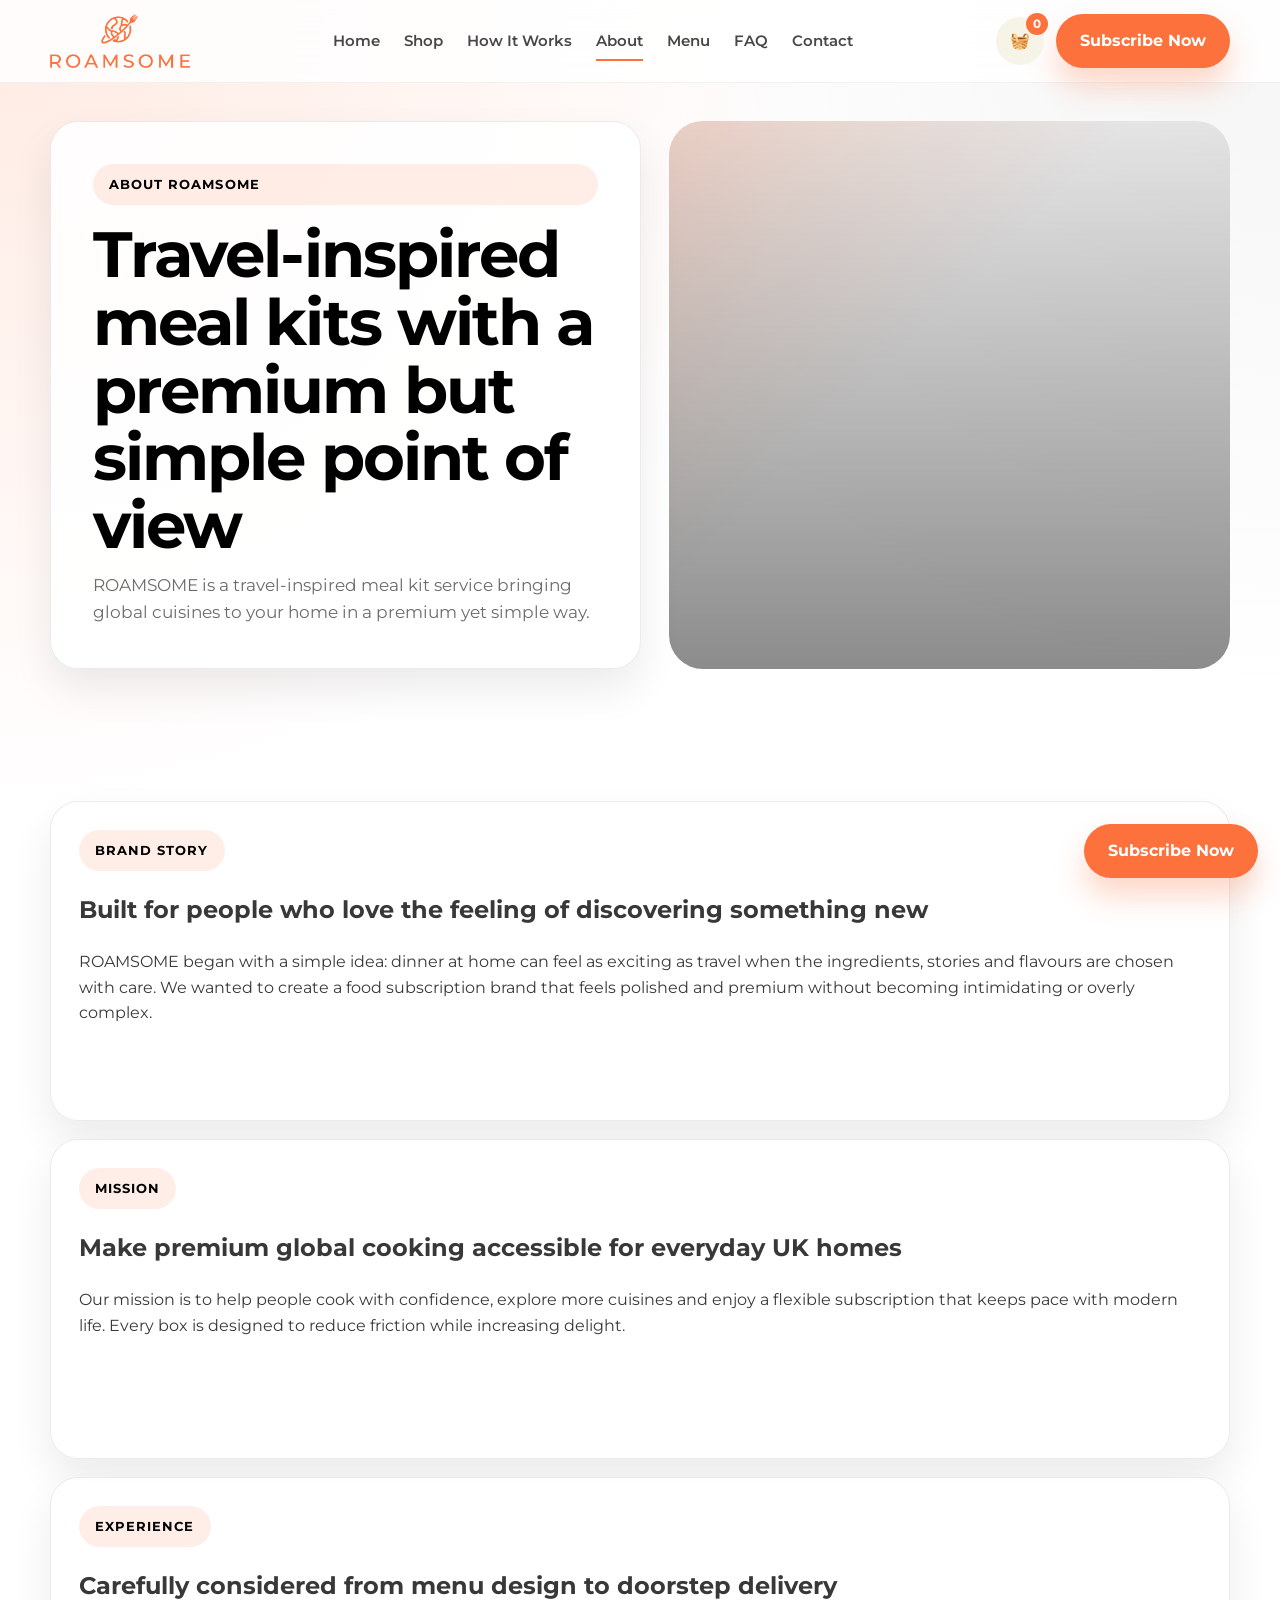
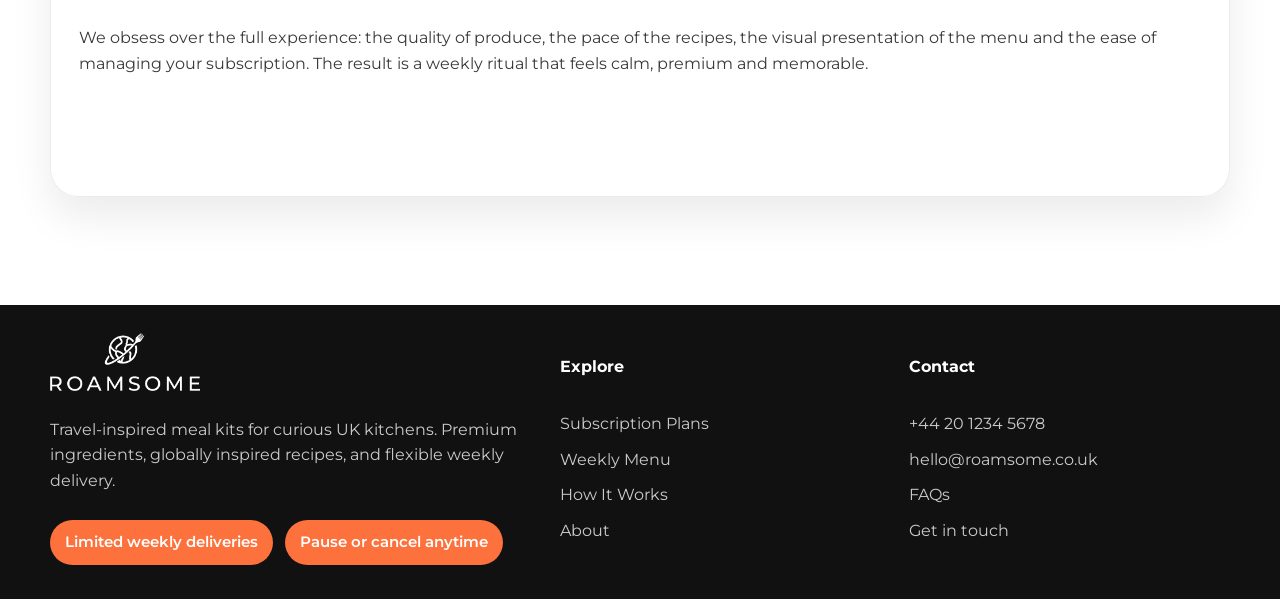
==== about.html @ 0e47c9b4 "Build ROAMSOME ecommerce website" ====
<!DOCTYPE html>
<html lang="en">
<head>
  <meta charset="UTF-8">
  <meta name="viewport" content="width=device-width, initial-scale=1.0">
  <title>ROAMSOME | About</title>
  <meta name="description" content="Learn the story, mission and experience behind ROAMSOME, the travel-inspired UK meal kit brand.">
  <link rel="preconnect" href="https://fonts.googleapis.com">
  <link rel="preconnect" href="https://fonts.gstatic.com" crossorigin>
  <link href="https://fonts.googleapis.com/css2?family=Montserrat:wght@400;500;600;700;800&display=swap" rel="stylesheet">
  <link rel="stylesheet" href="styles.css">
</head>
<body>
  <div class="site-shell">
    <div data-site-header></div>
    <main>
      <section class="page-hero">
        <div class="container page-hero-grid">
          <article class="hero-card page-hero-copy">
            <span class="eyebrow">About ROAMSOME</span>
            <h1>Travel-inspired meal kits with a premium but simple point of view</h1>
            <p>ROAMSOME is a travel-inspired meal kit service bringing global cuisines to your home in a premium yet simple way.</p>
          </article>
          <div class="page-hero-image" style="background-image:url('https://images.unsplash.com/photo-1504674900247-0877df9cc836?auto=format&fit=crop&w=1400&q=80')"></div>
        </div>
      </section>

      <section class="section">
        <div class="container story-stack">
          <article class="story-card">
            <span class="eyebrow">Brand story</span>
            <h2>Built for people who love the feeling of discovering something new</h2>
            <p>ROAMSOME began with a simple idea: dinner at home can feel as exciting as travel when the ingredients, stories and flavours are chosen with care. We wanted to create a food subscription brand that feels polished and premium without becoming intimidating or overly complex.</p>
          </article>
          <article class="story-card">
            <span class="eyebrow">Mission</span>
            <h2>Make premium global cooking accessible for everyday UK homes</h2>
            <p>Our mission is to help people cook with confidence, explore more cuisines and enjoy a flexible subscription that keeps pace with modern life. Every box is designed to reduce friction while increasing delight.</p>
          </article>
          <article class="story-card">
            <span class="eyebrow">Experience</span>
            <h2>Carefully considered from menu design to doorstep delivery</h2>
            <p>We obsess over the full experience: the quality of produce, the pace of the recipes, the visual presentation of the menu and the ease of managing your subscription. The result is a weekly ritual that feels calm, premium and memorable.</p>
          </article>
        </div>
      </section>
    </main>
    <div data-site-footer></div>
    <div data-sticky-subscribe></div>
  </div>
  <script src="data.js"></script>
  <script src="app.js"></script>
</body>
</html>
---- styles.css ----
:root {
  --color-primary: #fd713c;
  --color-secondary: #f6f4e7;
  --color-white: #ffffff;
  --color-black: #000000;
  --color-text: rgba(0, 0, 0, 0.78);
  --color-muted: rgba(0, 0, 0, 0.58);
  --color-border: rgba(0, 0, 0, 0.08);
  --color-surface: rgba(255, 255, 255, 0.88);
  --shadow-soft: 0 20px 40px rgba(0, 0, 0, 0.08);
  --shadow-hover: 0 24px 50px rgba(0, 0, 0, 0.14);
  --radius-card: 28px;
  --radius-pill: 999px;
  --hero-panel-height: clamp(420px, 42vw, 520px);
  --grid-card-min-height: 320px;
  --review-card-min-height: 280px;
  --media-ratio: 4 / 3;
  --content-width: min(1180px, calc(100vw - 40px));
  --section-space: clamp(64px, 9vw, 108px);
}

*,
*::before,
*::after {
  box-sizing: border-box;
}

html {
  scroll-behavior: smooth;
}

body {
  margin: 0;
  font-family: "Montserrat", sans-serif;
  color: var(--color-text);
  background:
    radial-gradient(circle at top left, rgba(253, 113, 60, 0.15), transparent 32%),
    radial-gradient(circle at top right, rgba(0, 0, 0, 0.04), transparent 28%),
    var(--color-white);
  line-height: 1.6;
}

body.menu-open {
  overflow: hidden;
}

img {
  display: block;
  max-width: 100%;
}

a {
  color: inherit;
  text-decoration: none;
}

button,
input,
select,
textarea {
  font: inherit;
}

button {
  cursor: pointer;
  border: 0;
}

.site-shell {
  min-height: 100vh;
}

.container {
  width: var(--content-width);
  margin: 0 auto;
}

.section {
  padding: var(--section-space) 0;
}

.section + .section {
  padding-top: 0;
}

.section-soft {
  background: var(--color-secondary);
}

.eyebrow {
  display: inline-flex;
  align-items: center;
  gap: 10px;
  padding: 10px 16px;
  border-radius: var(--radius-pill);
  background: rgba(253, 113, 60, 0.12);
  color: var(--color-black);
  font-size: 0.82rem;
  font-weight: 700;
  letter-spacing: 0.08em;
  text-transform: uppercase;
  transition: transform 0.25s ease, box-shadow 0.25s ease, background-color 0.25s ease;
}

.eyebrow:hover {
  transform: translateY(-2px);
  box-shadow: 0 12px 22px rgba(253, 113, 60, 0.12);
  background: rgba(253, 113, 60, 0.18);
}

.section-heading {
  max-width: 640px;
  margin-bottom: 36px;
}

.section-heading h2,
.page-hero h1,
.hero-copy h1 {
  margin: 16px 0 12px;
  color: var(--color-black);
  line-height: 1.06;
  letter-spacing: -0.03em;
}

.hero-copy h1 {
  font-size: clamp(2.8rem, 6vw, 5.4rem);
}

.page-hero h1 {
  font-size: clamp(2.4rem, 5vw, 4.2rem);
}

.section-heading h2 {
  font-size: clamp(2rem, 4vw, 3.4rem);
}

.section-heading p,
.hero-copy p,
.page-hero p {
  margin: 0;
  font-size: 1.05rem;
  color: var(--color-muted);
}

.btn,
.btn-secondary,
.btn-text {
  display: inline-flex;
  align-items: center;
  justify-content: center;
  gap: 10px;
  min-height: 54px;
  padding: 0 24px;
  border-radius: var(--radius-pill);
  font-weight: 700;
  transition: transform 0.25s ease, box-shadow 0.25s ease, background-color 0.25s ease, color 0.25s ease;
}

.btn {
  background: var(--color-primary);
  color: var(--color-white);
  box-shadow: 0 18px 30px rgba(253, 113, 60, 0.28);
}

.btn:hover,
.btn:focus-visible {
  transform: translateY(-2px);
  box-shadow: 0 22px 36px rgba(253, 113, 60, 0.34);
}

.btn-secondary {
  background: rgba(255, 255, 255, 0.86);
  color: var(--color-black);
  border: 1px solid rgba(255, 255, 255, 0.68);
}

.btn-secondary:hover,
.btn-text:hover {
  transform: translateY(-2px);
}

.btn-text {
  background: transparent;
  color: var(--color-black);
  padding-inline: 0;
}

.tag-list,
.hero-meta,
.rating-row,
.mini-points,
.trust-points {
  display: flex;
  flex-wrap: wrap;
  gap: 12px;
}

.tag,
.meta-chip,
.mini-pill {
  display: inline-flex;
  align-items: center;
  gap: 8px;
  padding: 10px 14px;
  border-radius: var(--radius-pill);
  background: rgba(255, 255, 255, 0.85);
  border: 1px solid rgba(0, 0, 0, 0.05);
  font-size: 0.92rem;
  font-weight: 600;
  transition: transform 0.25s ease, box-shadow 0.25s ease, border-color 0.25s ease, background-color 0.25s ease, color 0.25s ease;
}

.tag:hover,
.meta-chip:hover,
.mini-pill:hover {
  transform: translateY(-2px);
  border-color: rgba(253, 113, 60, 0.2);
  box-shadow: 0 14px 24px rgba(253, 113, 60, 0.12);
}

.site-header {
  position: sticky;
  top: 0;
  z-index: 1000;
  background: rgba(255, 255, 255, 0.84);
  backdrop-filter: blur(18px);
  border-bottom: 1px solid rgba(0, 0, 0, 0.05);
}

.header-inner {
  width: var(--content-width);
  margin: 0 auto;
  min-height: 82px;
  display: flex;
  align-items: center;
  justify-content: space-between;
  gap: 16px;
}

.brand-mark {
  display: inline-flex;
  align-items: center;
  line-height: 0;
}

.brand-mark img {
  display: block;
  width: auto;
  height: auto;
  max-width: 100%;
}

.brand-mark-header img {
  height: 54px;
}

.brand-mark-footer img {
  height: 58px;
}

.nav-links {
  display: flex;
  align-items: center;
  gap: 24px;
}

.nav-links a {
  position: relative;
  font-size: 0.95rem;
  font-weight: 600;
  color: rgba(0, 0, 0, 0.72);
}

.nav-links a::after {
  content: "";
  position: absolute;
  left: 0;
  bottom: -8px;
  width: 100%;
  height: 2px;
  transform: scaleX(0);
  transform-origin: left;
  background: var(--color-primary);
  transition: transform 0.25s ease;
}

.nav-links a:hover::after,
.nav-links a.active::after {
  transform: scaleX(1);
}

.header-actions {
  display: flex;
  align-items: center;
  gap: 12px;
}

.cart-link {
  position: relative;
  display: inline-flex;
  align-items: center;
  justify-content: center;
  width: 48px;
  height: 48px;
  border-radius: 50%;
  background: var(--color-secondary);
  color: var(--color-black);
}

.cart-count {
  position: absolute;
  top: -4px;
  right: -4px;
  min-width: 22px;
  min-height: 22px;
  padding: 0 6px;
  border-radius: var(--radius-pill);
  background: var(--color-primary);
  color: var(--color-white);
  display: inline-flex;
  align-items: center;
  justify-content: center;
  font-size: 0.78rem;
  font-weight: 700;
}

.menu-toggle {
  display: none;
  width: 48px;
  height: 48px;
  border-radius: 50%;
  background: var(--color-secondary);
  color: var(--color-black);
}

.hero {
  position: relative;
  overflow: hidden;
  padding: 38px 0 40px;
}

.hero-grid,
.page-hero-grid,
.split-grid,
.footer-grid,
.contact-grid,
.checkout-grid,
.product-layout {
  display: grid;
  gap: 28px;
}

.hero-grid {
  grid-template-columns: 1.05fr 0.95fr;
  align-items: stretch;
}

.hero-card,
.glass-card,
.content-card,
.plan-card,
.testimonial-card,
.faq-item,
.detail-card,
.summary-card,
.checkout-card,
.contact-card,
.story-card {
  background: var(--color-surface);
  border: 1px solid var(--color-border);
  border-radius: var(--radius-card);
  box-shadow: var(--shadow-soft);
  transition: transform 0.28s ease, box-shadow 0.28s ease, border-color 0.28s ease;
}

.hero-card:hover,
.detail-card:hover,
.summary-card:hover,
.checkout-card:hover,
.contact-card:hover,
.faq-item:hover {
  transform: translateY(-4px);
  box-shadow: var(--shadow-hover);
  border-color: rgba(253, 113, 60, 0.16);
}

.hero-copy {
  padding: clamp(32px, 5vw, 56px);
  background: var(--color-white);
}

.hero-copy .actions {
  display: flex;
  flex-wrap: wrap;
  gap: 14px;
  margin: 28px 0 22px;
}

.urgency-line {
  display: inline-flex;
  align-items: center;
  gap: 10px;
  font-weight: 700;
  color: var(--color-black);
  transition: transform 0.25s ease, color 0.25s ease;
}

.urgency-line:hover {
  transform: translateX(4px);
  color: var(--color-primary);
}

.urgency-dot {
  width: 10px;
  height: 10px;
  border-radius: 50%;
  background: var(--color-primary);
  animation: pulse 1.6s infinite;
}

@keyframes pulse {
  0% { transform: scale(0.9); opacity: 0.8; }
  70% { transform: scale(1.3); opacity: 0.2; }
  100% { transform: scale(0.9); opacity: 0.8; }
}

.hero-visual,
.page-hero-image {
  position: relative;
  min-height: 620px;
  overflow: hidden;
  border-radius: 34px;
  background:
    radial-gradient(circle at top right, rgba(253, 113, 60, 0.18), transparent 28%),
    linear-gradient(180deg, rgba(246, 244, 231, 0.88), rgba(255, 255, 255, 0.96));
}

.hero-visual::after,
.page-hero-image::after {
  content: "";
  position: absolute;
  inset: 0;
  background:
    linear-gradient(180deg, rgba(0, 0, 0, 0.08), rgba(0, 0, 0, 0.45)),
    linear-gradient(135deg, rgba(253, 113, 60, 0.2), transparent 42%);
}

.hero-slider {
  isolation: isolate;
}

.hero-slide {
  position: absolute;
  inset: 0;
  opacity: 0;
  transition: opacity 0.8s ease;
  pointer-events: none;
}

.hero-slide.is-active {
  opacity: 1;
  pointer-events: auto;
}

.hero-slide-media {
  position: absolute;
  inset: 0;
  display: flex;
  align-items: center;
  justify-content: center;
  padding: 0;
}

.hero-slide-media img {
  width: 100%;
  height: 100%;
  object-fit: cover;
  object-position: center;
  border-radius: 34px;
}

.hero-slider .floating-card {
  max-width: min(380px, calc(100% - 48px));
}

.hero-slider-dots {
  position: absolute;
  top: 24px;
  right: 24px;
  z-index: 3;
  display: inline-flex;
  align-items: center;
  gap: 10px;
  padding: 10px 14px;
  border-radius: var(--radius-pill);
  background: rgba(255, 255, 255, 0.82);
  backdrop-filter: blur(12px);
}

.hero-slider-dots button {
  width: 10px;
  height: 10px;
  padding: 0;
  border-radius: 50%;
  background: rgba(0, 0, 0, 0.18);
  transition: transform 0.25s ease, background-color 0.25s ease;
}

.hero-slider-dots button.is-active {
  transform: scale(1.25);
  background: var(--color-primary);
}

.floating-card {
  position: absolute;
  z-index: 1;
  padding: 18px 20px;
  border-radius: 22px;
  background: rgba(255, 255, 255, 0.88);
  backdrop-filter: blur(14px);
  box-shadow: var(--shadow-soft);
  transition: transform 0.25s ease, box-shadow 0.25s ease;
}

.floating-card:hover {
  transform: translateY(-3px);
  box-shadow: var(--shadow-hover);
}

.floating-card.top {
  top: 24px;
  right: 24px;
}

.floating-card.bottom {
  left: 24px;
  bottom: 24px;
}

.floating-card strong,
.stats-card strong {
  display: block;
  font-size: 1.1rem;
  color: var(--color-black);
}

.cards-grid,
.plans-grid,
.testimonial-grid,
.faq-grid,
.menu-grid,
.shop-grid,
.feature-grid,
.stats-grid {
  display: grid;
  gap: 22px;
}

.cards-grid,
.plans-grid,
.faq-grid,
.menu-grid,
.shop-grid,
.feature-grid,
.stats-grid {
  grid-auto-rows: 1fr;
}

.cards-grid.three,
.feature-grid,
.stats-grid {
  grid-template-columns: repeat(3, minmax(0, 1fr));
}

.menu-grid,
.shop-grid,
.plans-grid,
.testimonial-grid {
  grid-template-columns: repeat(3, minmax(0, 1fr));
}

.card,
.step-card,
.meal-card,
.feature-card {
  position: relative;
  overflow: hidden;
  border-radius: var(--radius-card);
  background: var(--color-white);
  border: 1px solid var(--color-border);
  box-shadow: var(--shadow-soft);
  transition: transform 0.28s ease, box-shadow 0.28s ease, border-color 0.28s ease;
}

.card:hover,
.step-card:hover,
.meal-card:hover,
.feature-card:hover,
.plan-card:hover,
.testimonial-card:hover,
.story-card:hover {
  transform: translateY(-6px);
  box-shadow: var(--shadow-hover);
  border-color: rgba(253, 113, 60, 0.18);
}

.card-body,
.step-card,
.feature-card,
.plan-card,
.testimonial-card,
.faq-item,
.detail-card,
.summary-card,
.checkout-card,
.contact-card,
.story-card {
  padding: 28px;
}

.icon-badge {
  width: 54px;
  height: 54px;
  display: inline-flex;
  align-items: center;
  justify-content: center;
  border-radius: 18px;
  background: rgba(253, 113, 60, 0.14);
  color: var(--color-primary);
  font-size: 1.45rem;
  margin-bottom: 16px;
}

.step-number {
  display: inline-flex;
  align-items: center;
  justify-content: center;
  width: 38px;
  height: 38px;
  border-radius: 50%;
  background: var(--color-primary);
  color: var(--color-white);
  font-weight: 700;
  margin-bottom: 16px;
}

.meal-image {
  aspect-ratio: var(--media-ratio);
  background-size: cover;
  background-position: center;
}

.meal-card .card-body,
.shop-grid .plan-card,
.testimonial-card,
.product-layout .detail-card {
  display: flex;
  flex-direction: column;
  gap: 14px;
}

.testimonial-grid {
  display: block;
}

.testimonial-marquee {
  position: relative;
  overflow: hidden;
  width: 100%;
  padding: 8px 0;
}

.testimonial-marquee::before,
.testimonial-marquee::after {
  content: "";
  position: absolute;
  top: 0;
  bottom: 0;
  width: 72px;
  z-index: 2;
  pointer-events: none;
}

.testimonial-marquee::before {
  left: 0;
  background: linear-gradient(90deg, var(--color-white), rgba(255, 255, 255, 0));
}

.testimonial-marquee::after {
  right: 0;
  background: linear-gradient(270deg, var(--color-white), rgba(255, 255, 255, 0));
}

.section-soft .testimonial-marquee::before {
  background: linear-gradient(90deg, var(--color-secondary), rgba(246, 244, 231, 0));
}

.section-soft .testimonial-marquee::after {
  background: linear-gradient(270deg, var(--color-secondary), rgba(246, 244, 231, 0));
}

.testimonial-track {
  display: flex;
  align-items: stretch;
  gap: 22px;
  width: max-content;
  animation: testimonial-scroll 34s linear infinite;
  will-change: transform;
}

.testimonial-marquee:hover .testimonial-track {
  animation-play-state: paused;
}

.testimonial-slide {
  flex: 0 0 clamp(320px, 32vw, 410px);
  min-height: 100%;
}

.testimonial-card {
  min-height: var(--review-card-min-height);
}

.testimonial-card p {
  margin: 0;
}

@keyframes testimonial-scroll {
  from {
    transform: translateX(0);
  }

  to {
    transform: translateX(calc(-50% - 11px));
  }
}

.plans-grid .plan-card,
.shop-grid .plan-card,
.cards-grid .step-card,
.feature-grid .feature-card,
.faq-grid .faq-item,
.contact-grid .contact-card,
.story-stack .story-card {
  height: 100%;
  min-height: var(--grid-card-min-height);
}

.plan-card {
  display: flex;
  flex-direction: column;
  gap: 14px;
}

.plan-card-image {
  border-radius: 22px;
  overflow: hidden;
}

.kicker {
  font-size: 0.86rem;
  letter-spacing: 0.08em;
  text-transform: uppercase;
  font-weight: 700;
  color: var(--color-primary);
}

.price {
  display: flex;
  align-items: baseline;
  gap: 8px;
  color: var(--color-black);
}

.price strong {
  font-size: 2rem;
  line-height: 1;
}

.price span {
  color: var(--color-muted);
  font-size: 0.95rem;
}

.plan-highlight {
  border: 1px solid rgba(253, 113, 60, 0.24);
  background:
    linear-gradient(180deg, rgba(253, 113, 60, 0.07), rgba(255, 255, 255, 0.95)),
    var(--color-white);
}

.plan-badge {
  display: inline-flex;
  align-self: flex-start;
  padding: 8px 12px;
  border-radius: var(--radius-pill);
  background: rgba(253, 113, 60, 0.14);
  color: var(--color-primary);
  font-size: 0.78rem;
  font-weight: 800;
  letter-spacing: 0.08em;
  text-transform: uppercase;
}

.rating {
  color: var(--color-primary);
  letter-spacing: 0.1em;
}

.testimonial-footer {
  margin-top: auto;
  color: var(--color-black);
  font-weight: 700;
}

.cta-banner {
  color: var(--color-white);
  padding: clamp(32px, 4vw, 46px);
  border-radius: 34px;
  background:
    linear-gradient(135deg, rgba(255, 255, 255, 0.12), transparent),
    var(--color-primary);
  box-shadow: 0 30px 50px rgba(253, 113, 60, 0.28);
}

.cta-banner h2,
.cta-banner p {
  color: inherit;
}

.cta-banner .actions,
.newsletter-form,
.inline-actions {
  display: flex;
  flex-wrap: wrap;
  gap: 14px;
}

.plan-card .inline-actions {
  margin-top: auto;
  width: 100%;
  display: grid;
  grid-template-columns: repeat(2, minmax(0, 1fr));
  align-items: stretch;
  gap: 12px;
}

.plan-card .inline-actions .btn,
.plan-card .inline-actions .btn-secondary {
  width: 100%;
  min-width: 0;
  min-height: 58px;
  padding-inline: 18px;
  text-align: center;
}

.newsletter-card {
  padding: clamp(28px, 4vw, 42px);
  border-radius: 34px;
  background: var(--color-secondary);
  border: 1px solid rgba(0, 0, 0, 0.05);
}

.newsletter-form input,
.contact-form input,
.contact-form textarea,
.checkout-form input,
.checkout-form select {
  width: 100%;
  min-height: 56px;
  border-radius: 18px;
  border: 1px solid rgba(0, 0, 0, 0.1);
  padding: 16px 18px;
  background: rgba(255, 255, 255, 0.95);
  color: var(--color-black);
}

.contact-form textarea {
  min-height: 160px;
  resize: vertical;
}

.newsletter-form input:focus,
.contact-form input:focus,
.contact-form textarea:focus,
.checkout-form input:focus,
.checkout-form select:focus {
  outline: 2px solid rgba(253, 113, 60, 0.25);
  border-color: rgba(253, 113, 60, 0.3);
}

.page-hero {
  padding: 38px 0 24px;
}

.page-hero-grid {
  grid-template-columns: 1fr 0.95fr;
  align-items: stretch;
}

.page-hero-copy {
  padding: clamp(26px, 4vw, 42px);
  min-height: var(--hero-panel-height);
  display: flex;
  flex-direction: column;
  justify-content: center;
}

.page-hero-image {
  min-height: var(--hero-panel-height);
  height: 100%;
}

.split-grid,
.product-layout,
.contact-grid,
.checkout-grid {
  grid-template-columns: 1fr 1fr;
}

.product-layout {
  align-items: start;
  gap: 22px;
}

.product-main-column,
.product-info-stack {
  display: grid;
  gap: 16px;
}

.product-page-stack {
  display: grid;
  gap: 28px;
}

.product-related {
  display: grid;
  gap: 18px;
}

.product-image-card,
.product-purchase-card {
  overflow: hidden;
}

.product-purchase-card {
  gap: 12px;
  padding: 24px;
}

.story-stack,
.detail-list,
.checkout-stack,
.contact-stack,
.faq-list,
.cart-list,
.summary-list {
  display: grid;
  gap: 18px;
}

.detail-list li,
.plan-card ul,
.faq-item p,
.summary-line,
.menu-item-meta,
.contact-meta {
  color: var(--color-muted);
}

.detail-list,
.plan-card ul,
.check-list {
  margin: 0;
  padding: 0;
  list-style: none;
}

.detail-list li,
.plan-card ul li,
.check-list li {
  position: relative;
  padding-left: 28px;
}

.detail-list li::before,
.plan-card ul li::before,
.check-list li::before {
  content: "•";
  position: absolute;
  left: 8px;
  color: var(--color-primary);
  font-weight: 800;
}

.order-item {
  display: grid;
  grid-template-columns: auto 1fr auto;
  gap: 14px;
  align-items: center;
  padding: 16px 0;
  border-bottom: 1px solid rgba(0, 0, 0, 0.08);
}

.qty-controls {
  display: inline-flex;
  align-items: center;
  gap: 10px;
  border-radius: var(--radius-pill);
  background: var(--color-secondary);
  padding: 6px;
}

.qty-controls button {
  width: 34px;
  height: 34px;
  border-radius: 50%;
  background: var(--color-white);
  color: var(--color-black);
}

.summary-row {
  display: flex;
  align-items: center;
  justify-content: space-between;
  gap: 16px;
  padding: 8px 0;
}

.summary-row.total {
  margin-top: 8px;
  padding-top: 18px;
  border-top: 1px solid rgba(0, 0, 0, 0.08);
  font-weight: 800;
  color: var(--color-black);
}

.payment-strip {
  display: flex;
  flex-wrap: wrap;
  gap: 10px;
}

.payment-strip span {
  padding: 10px 12px;
  border-radius: 14px;
  background: var(--color-secondary);
  font-size: 0.88rem;
  font-weight: 700;
}

.purchase-panel {
  display: grid;
  gap: 14px;
  padding: 18px;
  border-radius: 24px;
  background: rgba(246, 244, 231, 0.64);
  border: 1px solid rgba(0, 0, 0, 0.06);
}

.purchase-header {
  display: flex;
  align-items: center;
  justify-content: space-between;
  gap: 16px;
}

.purchase-options {
  display: grid;
  gap: 10px;
}

.purchase-option {
  display: grid;
  grid-template-columns: auto 1fr;
  gap: 14px;
  align-items: start;
  padding: 14px 16px;
  border-radius: 18px;
  background: var(--color-white);
  border: 1px solid rgba(0, 0, 0, 0.08);
  box-shadow: 0 8px 18px rgba(0, 0, 0, 0.04);
  cursor: pointer;
  transition: border-color 0.2s ease, box-shadow 0.2s ease, transform 0.2s ease;
}

.purchase-option:hover,
.purchase-option.is-selected {
  border-color: rgba(253, 113, 60, 0.34);
  box-shadow: 0 14px 26px rgba(253, 113, 60, 0.09);
  transform: translateY(-1px);
}

.purchase-option input {
  width: 18px;
  height: 18px;
  margin: 3px 0 0;
  accent-color: var(--color-primary);
}

.purchase-option-copy {
  display: grid;
  gap: 8px;
}

.purchase-option-title-row {
  display: flex;
  flex-wrap: wrap;
  align-items: center;
  gap: 10px;
}

.purchase-option-title {
  font-weight: 700;
  color: var(--color-black);
}

.purchase-option-badge {
  padding: 4px 9px;
  border-radius: 999px;
  background: #ffd84d;
  color: var(--color-black);
  font-size: 0.74rem;
  font-weight: 800;
  letter-spacing: 0.04em;
}

.purchase-option-price {
  margin-left: auto;
  font-weight: 700;
  color: rgba(0, 0, 0, 0.72);
}

.purchase-option-note {
  color: var(--color-muted);
}

.purchase-cta {
  width: 100%;
}

.product-info-stack .summary-card {
  padding: 20px;
}

.sticky-subscribe {
  position: fixed;
  right: 22px;
  bottom: 22px;
  z-index: 900;
}

.sticky-subscribe a {
  min-width: 170px;
}

.footer {
  padding: 28px 0 34px;
  background: #111111;
  color: rgba(255, 255, 255, 0.78);
}

.footer-grid {
  grid-template-columns: 1.2fr 0.8fr 0.8fr;
  align-items: start;
}

.footer h4,
.footer strong,
.footer a:hover {
  color: var(--color-white);
}

.footer-links,
.footer-meta {
  display: grid;
  gap: 10px;
}

.footer .mini-pill {
  background: var(--color-primary);
  color: var(--color-white);
  border-color: transparent;
}

.map-accent {
  position: relative;
}

.map-accent::before {
  content: "";
  position: absolute;
  inset: 0;
  pointer-events: none;
  background-image:
    radial-gradient(circle at 20% 20%, rgba(253, 113, 60, 0.08) 0 8px, transparent 8px),
    radial-gradient(circle at 78% 34%, rgba(253, 113, 60, 0.08) 0 7px, transparent 7px),
    linear-gradient(rgba(0, 0, 0, 0.035) 1px, transparent 1px),
    linear-gradient(90deg, rgba(0, 0, 0, 0.035) 1px, transparent 1px);
  background-size: auto, auto, 80px 80px, 80px 80px;
  mask-image: radial-gradient(circle at center, black 45%, transparent 85%);
}

.hero-copy.map-accent::before {
  display: none;
}

.hidden {
  display: none !important;
}

.success-message {
  padding: 18px 20px;
  border-radius: 20px;
  background: rgba(253, 113, 60, 0.12);
  color: var(--color-black);
  font-weight: 600;
}

@media (max-width: 1080px) {
  .hero-grid,
  .page-hero-grid,
  .split-grid,
  .product-layout,
  .contact-grid,
  .checkout-grid,
  .footer-grid,
  .cards-grid.three,
  .feature-grid,
  .stats-grid,
  .menu-grid,
  .shop-grid,
  .plans-grid,
  .testimonial-grid {
    grid-template-columns: repeat(2, minmax(0, 1fr));
  }

  .hero-visual {
    min-height: 520px;
  }

  .footer-grid {
    gap: 32px;
  }

  .testimonial-slide {
    flex-basis: min(420px, 46vw);
  }
}

@media (max-width: 760px) {
  :root {
    --content-width: min(100vw - 24px, 1180px);
    --section-space: 56px;
  }

  .site-header {
    backdrop-filter: blur(12px);
  }

  .header-inner {
    min-height: 74px;
  }

  .menu-toggle {
    display: inline-flex;
    align-items: center;
    justify-content: center;
  }

  .nav-links {
    position: fixed;
    inset: 74px 12px auto 12px;
    padding: 22px;
    flex-direction: column;
    align-items: flex-start;
    border-radius: 26px;
    background: rgba(255, 255, 255, 0.98);
    box-shadow: var(--shadow-soft);
    opacity: 0;
    pointer-events: none;
    transform: translateY(-10px);
    transition: opacity 0.24s ease, transform 0.24s ease;
  }

  .nav-links.open {
    opacity: 1;
    pointer-events: auto;
    transform: translateY(0);
  }

  .header-actions .btn {
    display: none;
  }

  .hero,
  .page-hero {
    padding-top: 22px;
  }

  .hero-grid,
  .page-hero-grid,
  .split-grid,
  .product-layout,
  .contact-grid,
  .checkout-grid,
  .cards-grid.three,
  .feature-grid,
  .stats-grid,
  .menu-grid,
  .shop-grid,
  .plans-grid,
  .testimonial-grid,
  .footer-grid {
    grid-template-columns: 1fr;
  }

  .hero-copy,
  .page-hero-copy,
  .step-card,
  .feature-card,
  .plan-card,
  .testimonial-card,
  .faq-item,
  .detail-card,
  .summary-card,
  .checkout-card,
  .contact-card,
  .story-card {
    padding: 22px;
  }

  .hero-visual,
  .page-hero-image {
    min-height: 360px;
  }

  .purchase-header {
    align-items: flex-start;
    flex-direction: column;
  }

  .hero-slide-media {
    padding: 0;
  }

  .floating-card.top {
    top: 16px;
    right: 16px;
  }

  .floating-card.bottom {
    left: 16px;
    right: 16px;
    bottom: 54px;
  }

  .hero-slider-dots {
    top: 12px;
    right: 12px;
  }

  .testimonial-marquee::before,
  .testimonial-marquee::after {
    width: 28px;
  }

  .testimonial-track {
    gap: 16px;
    animation-duration: 28s;
  }

  .testimonial-slide {
    flex-basis: min(86vw, 340px);
  }

  .hero-copy .actions,
  .cta-banner .actions,
  .newsletter-form,
  .inline-actions {
    flex-direction: column;
  }

  .plan-card .inline-actions {
    grid-template-columns: 1fr;
  }

  .btn,
  .btn-secondary {
    width: 100%;
  }

  .sticky-subscribe {
    right: 12px;
    left: 12px;
    bottom: 12px;
  }

  .sticky-subscribe a {
    width: 100%;
  }
}
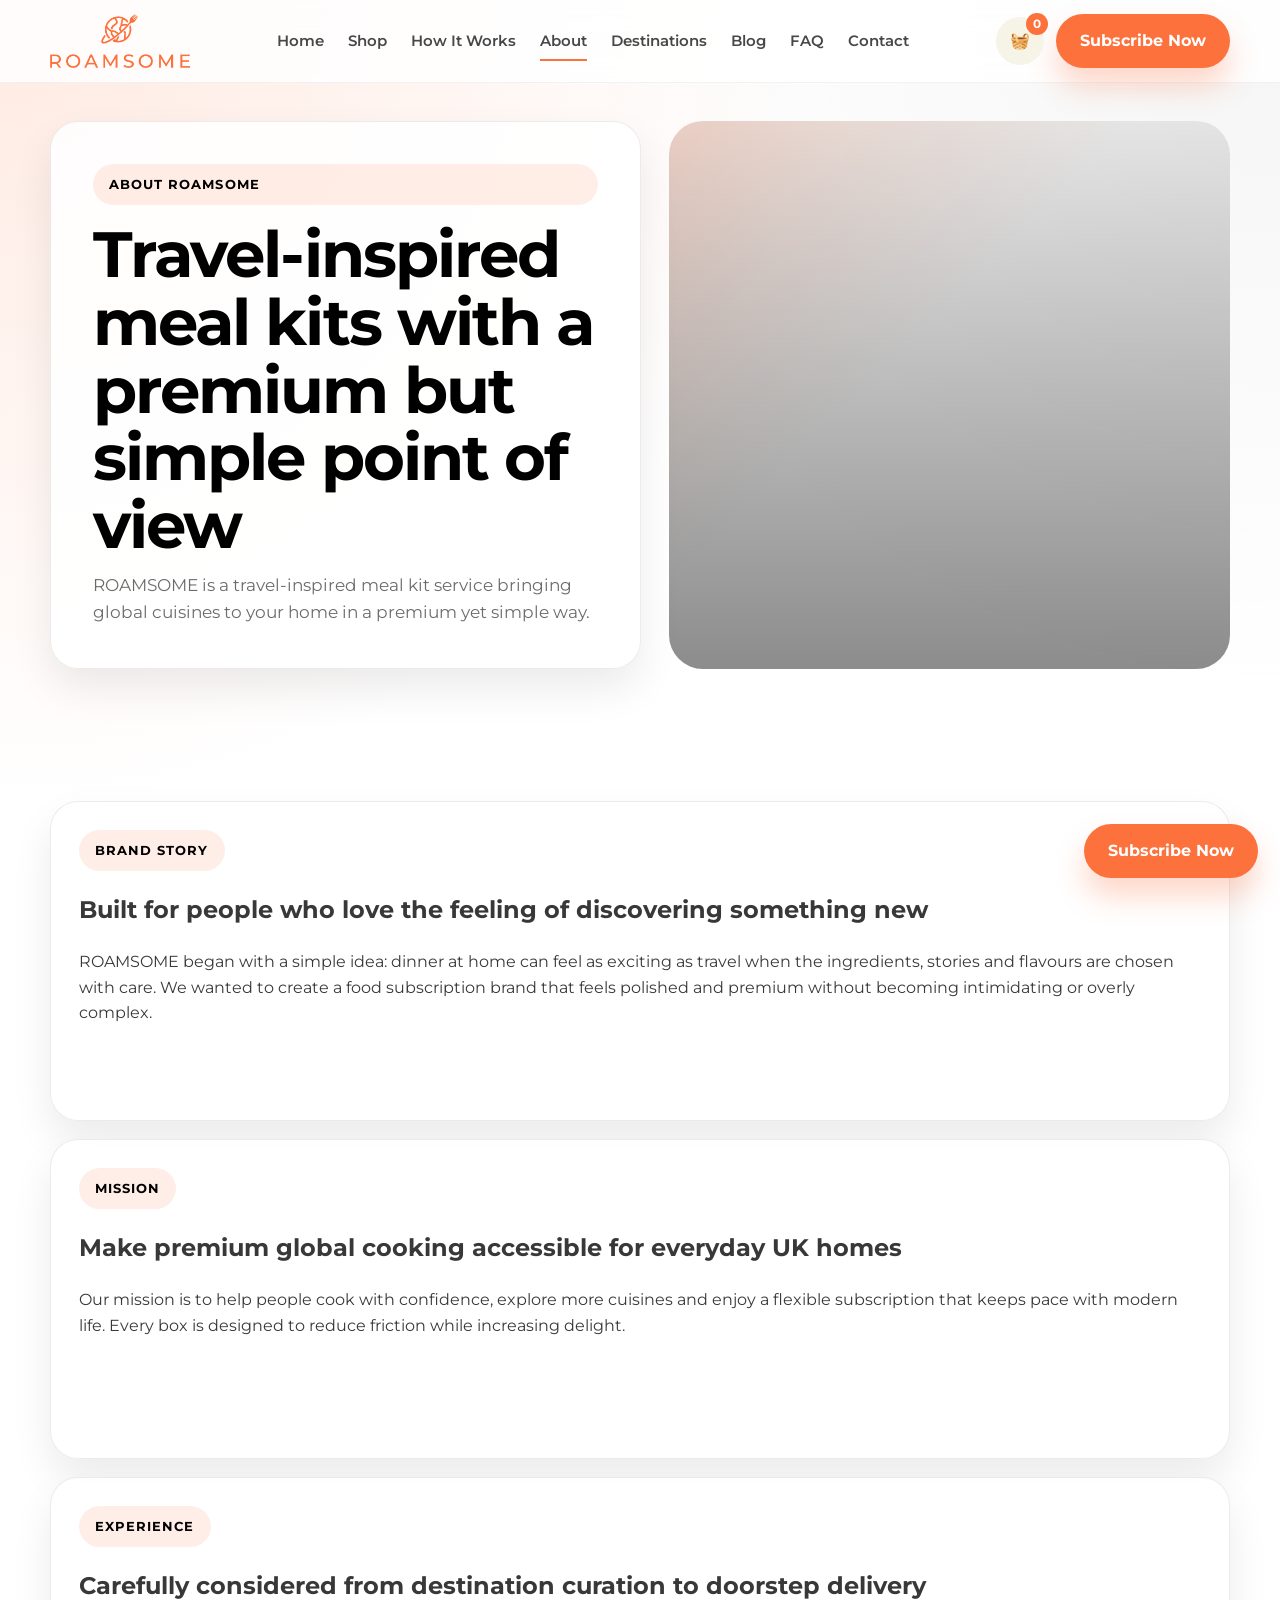
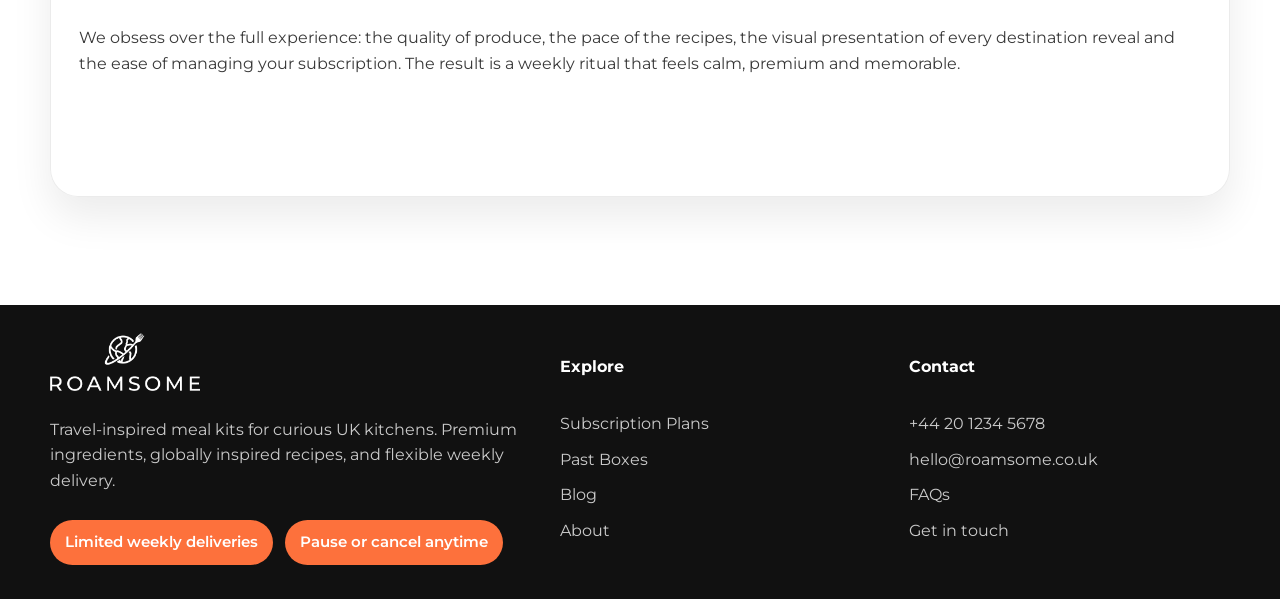
==== commit 73f9b16d: "Refine homepage flow and remove reviews slider" ====
--- a/about.html
+++ b/about.html
@@ -39,8 +39,8 @@
           </article>
           <article class="story-card">
             <span class="eyebrow">Experience</span>
-            <h2>Carefully considered from menu design to doorstep delivery</h2>
-            <p>We obsess over the full experience: the quality of produce, the pace of the recipes, the visual presentation of the menu and the ease of managing your subscription. The result is a weekly ritual that feels calm, premium and memorable.</p>
+            <h2>Carefully considered from destination curation to doorstep delivery</h2>
+            <p>We obsess over the full experience: the quality of produce, the pace of the recipes, the visual presentation of every destination reveal and the ease of managing your subscription. The result is a weekly ritual that feels calm, premium and memorable.</p>
           </article>
         </div>
       </section>
--- a/styles.css
+++ b/styles.css
@@ -83,6 +83,10 @@
   padding-top: 0;
 }
 
+.home-page .section + .section {
+  padding-top: var(--section-space);
+}
+
 .section-soft {
   background: var(--color-secondary);
 }
@@ -550,6 +554,7 @@
 .faq-grid,
 .menu-grid,
 .shop-grid,
+.blog-grid,
 .feature-grid,
 .stats-grid {
   display: grid;
@@ -561,6 +566,7 @@
 .faq-grid,
 .menu-grid,
 .shop-grid,
+.blog-grid,
 .feature-grid,
 .stats-grid {
   grid-auto-rows: 1fr;
@@ -575,6 +581,7 @@
 .menu-grid,
 .shop-grid,
 .plans-grid,
+.blog-grid,
 .testimonial-grid {
   grid-template-columns: repeat(3, minmax(0, 1fr));
 }
@@ -582,7 +589,8 @@
 .card,
 .step-card,
 .meal-card,
-.feature-card {
+.feature-card,
+.blog-card {
   position: relative;
   overflow: hidden;
   border-radius: var(--radius-card);
@@ -596,6 +604,7 @@
 .step-card:hover,
 .meal-card:hover,
 .feature-card:hover,
+.blog-card:hover,
 .plan-card:hover,
 .testimonial-card:hover,
 .story-card:hover {
@@ -607,6 +616,7 @@
 .card-body,
 .step-card,
 .feature-card,
+.blog-card-body,
 .plan-card,
 .testimonial-card,
 .faq-item,
@@ -755,6 +765,20 @@
 .plan-card-image {
   border-radius: 22px;
   overflow: hidden;
+}
+
+.blog-card {
+  display: flex;
+  flex-direction: column;
+}
+
+.blog-card-image {
+  border-radius: 22px 22px 0 0;
+}
+
+.blog-card-body {
+  display: grid;
+  gap: 14px;
 }
 
 .kicker {
@@ -937,6 +961,76 @@
 .product-related {
   display: grid;
   gap: 18px;
+}
+
+.surprise-story-card {
+  background:
+    linear-gradient(135deg, rgba(253, 113, 60, 0.08), rgba(255, 255, 255, 0.98)),
+    var(--color-white);
+}
+
+.upcoming-card {
+  display: grid;
+  gap: 18px;
+  padding: clamp(28px, 4vw, 42px);
+  border-radius: 34px;
+  background: rgba(255, 255, 255, 0.94);
+  border: 1px solid rgba(0, 0, 0, 0.06);
+  box-shadow: var(--shadow-soft);
+}
+
+.upcoming-card h2,
+.blog-post-copy h1 {
+  margin: 0;
+  color: var(--color-black);
+}
+
+.allergen-grid {
+  display: flex;
+  flex-wrap: wrap;
+  gap: 12px;
+}
+
+.upcoming-note {
+  margin: 0;
+  color: var(--color-muted);
+}
+
+.blog-post-layout {
+  display: grid;
+  gap: 24px;
+}
+
+.blog-post-hero {
+  min-height: min(62vw, 520px);
+  border-radius: 34px;
+}
+
+.blog-post-copy {
+  display: grid;
+  gap: 16px;
+}
+
+.blog-post-copy > p {
+  margin: 0;
+  font-size: 1.04rem;
+}
+
+.blog-section-stack {
+  display: grid;
+  gap: 18px;
+}
+
+.blog-section-stack .summary-card h2 {
+  margin: 0 0 10px;
+}
+
+.blog-section-stack .summary-card p {
+  margin: 0 0 12px;
+}
+
+.blog-section-stack .summary-card p:last-child {
+  margin-bottom: 0;
 }
 
 .product-image-card,
@@ -1231,6 +1325,7 @@
   .stats-grid,
   .menu-grid,
   .shop-grid,
+  .blog-grid,
   .plans-grid,
   .testimonial-grid {
     grid-template-columns: repeat(2, minmax(0, 1fr));
@@ -1310,6 +1405,7 @@
   .stats-grid,
   .menu-grid,
   .shop-grid,
+  .blog-grid,
   .plans-grid,
   .testimonial-grid,
   .footer-grid {
